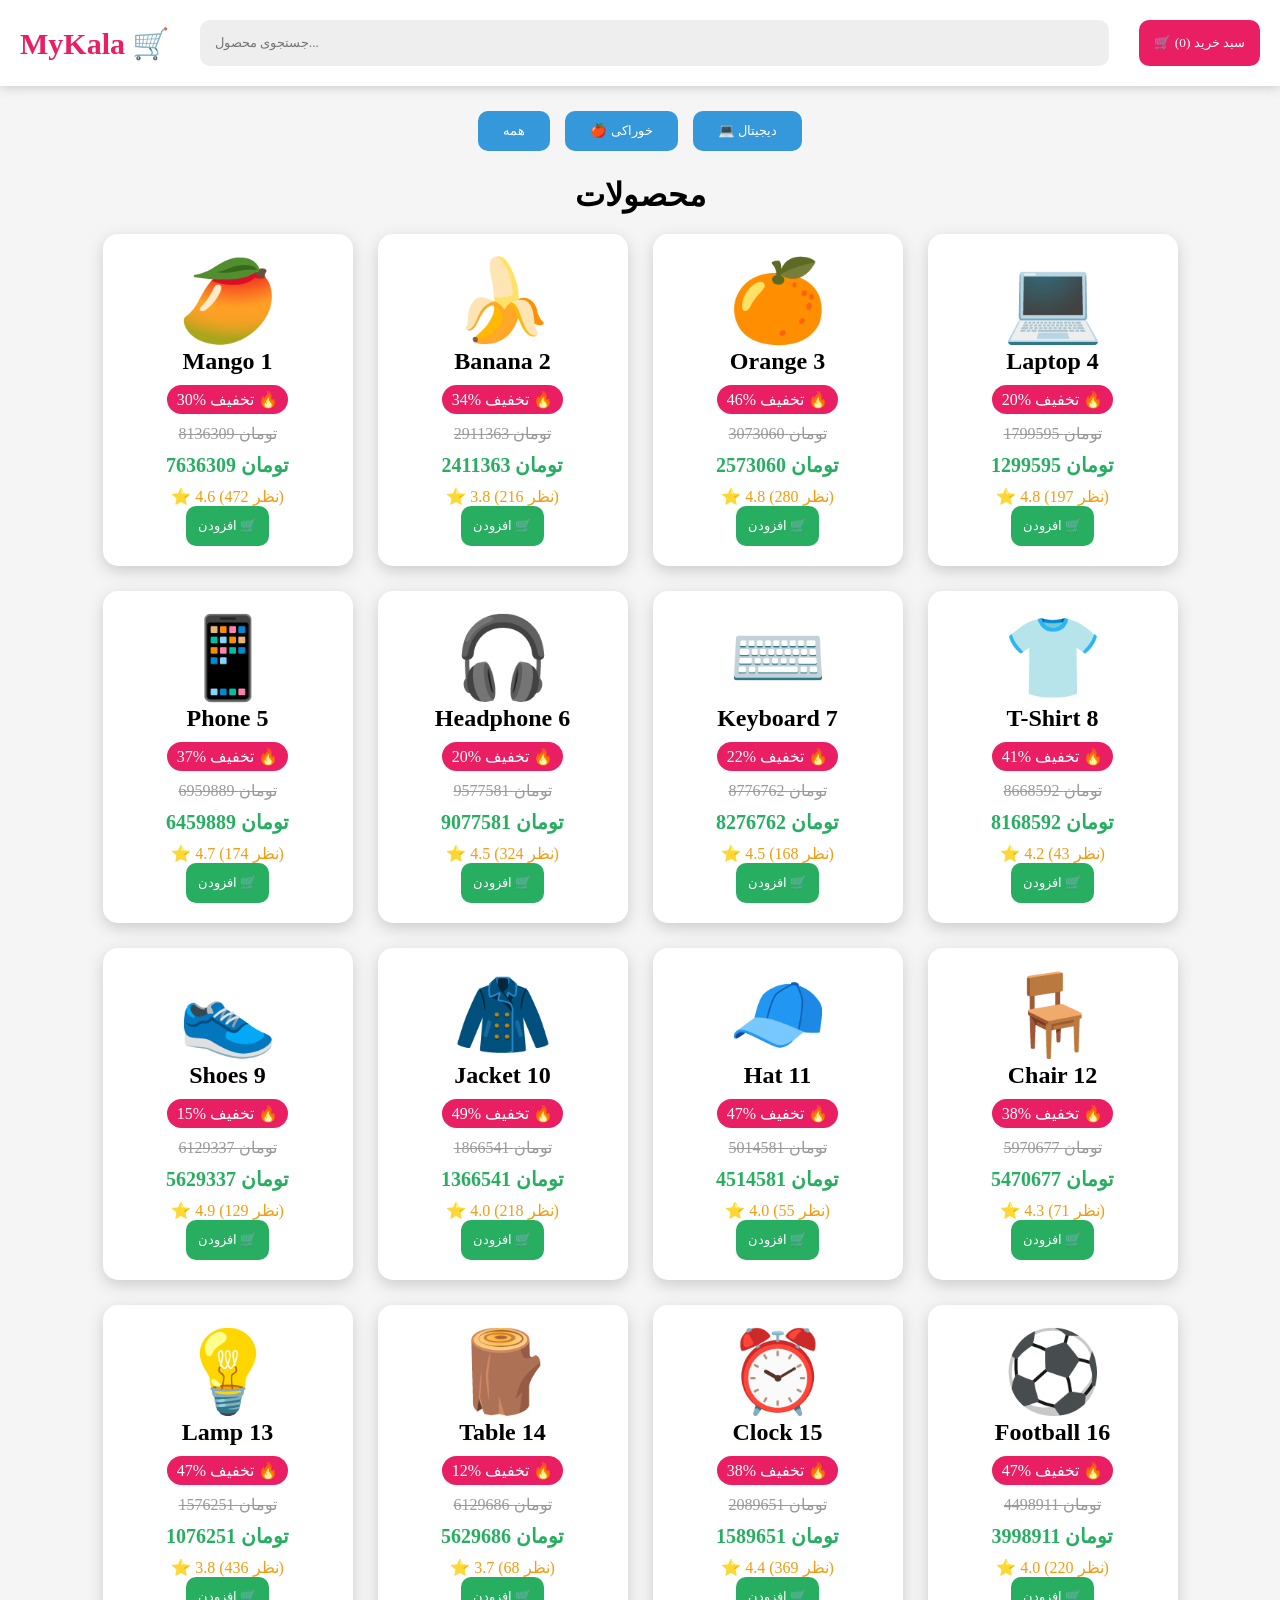
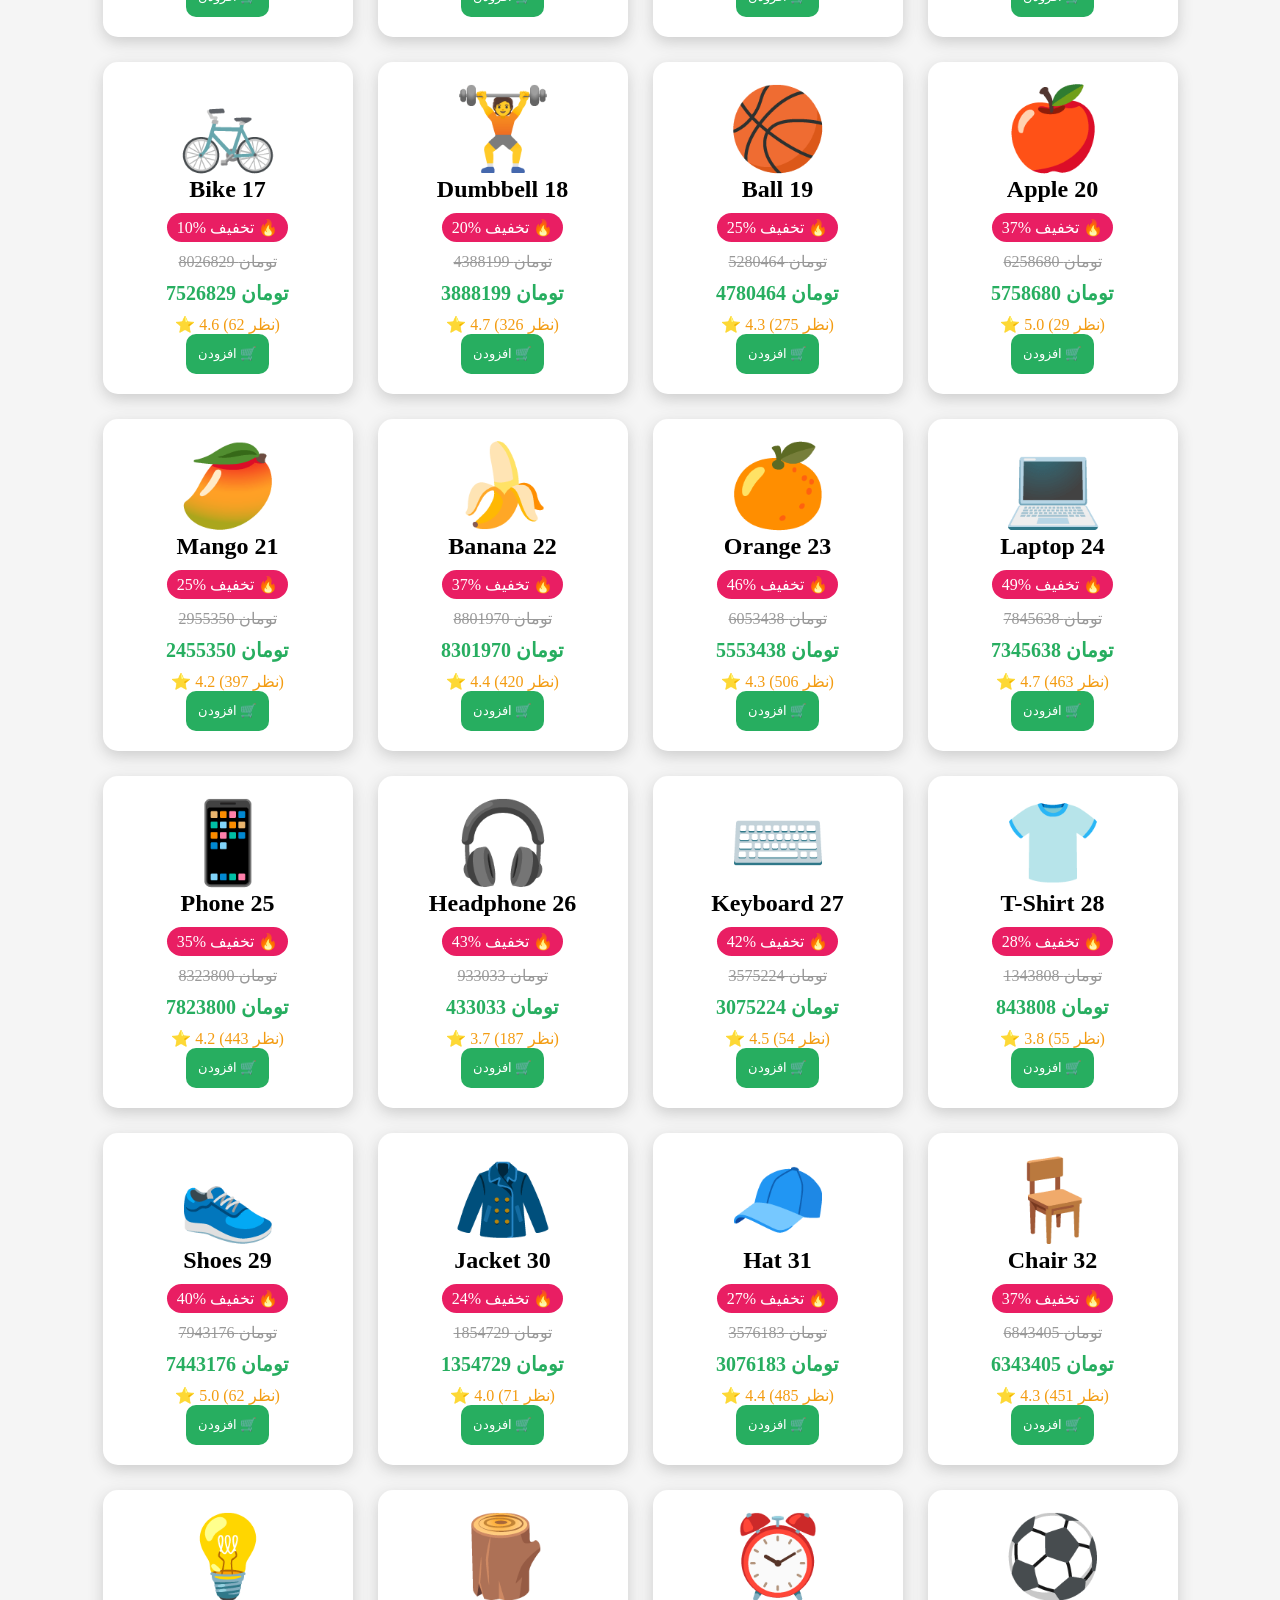
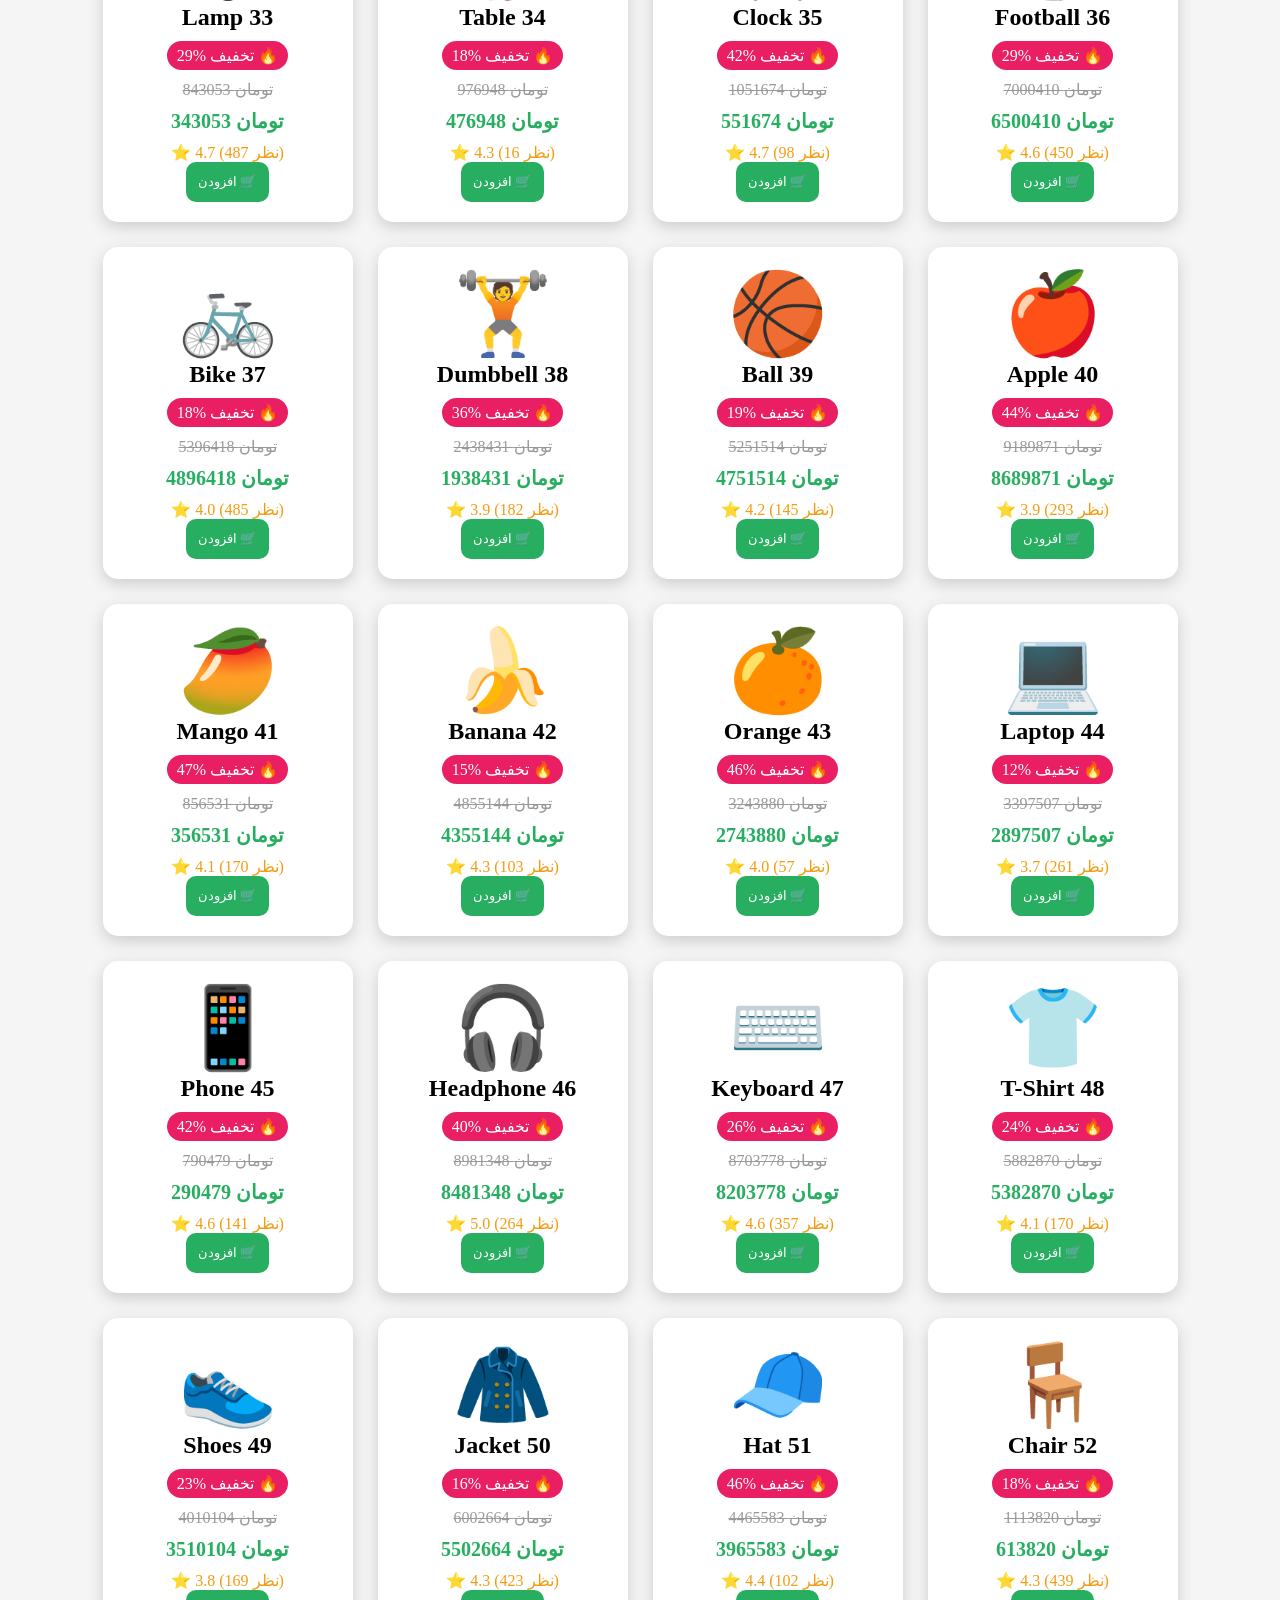
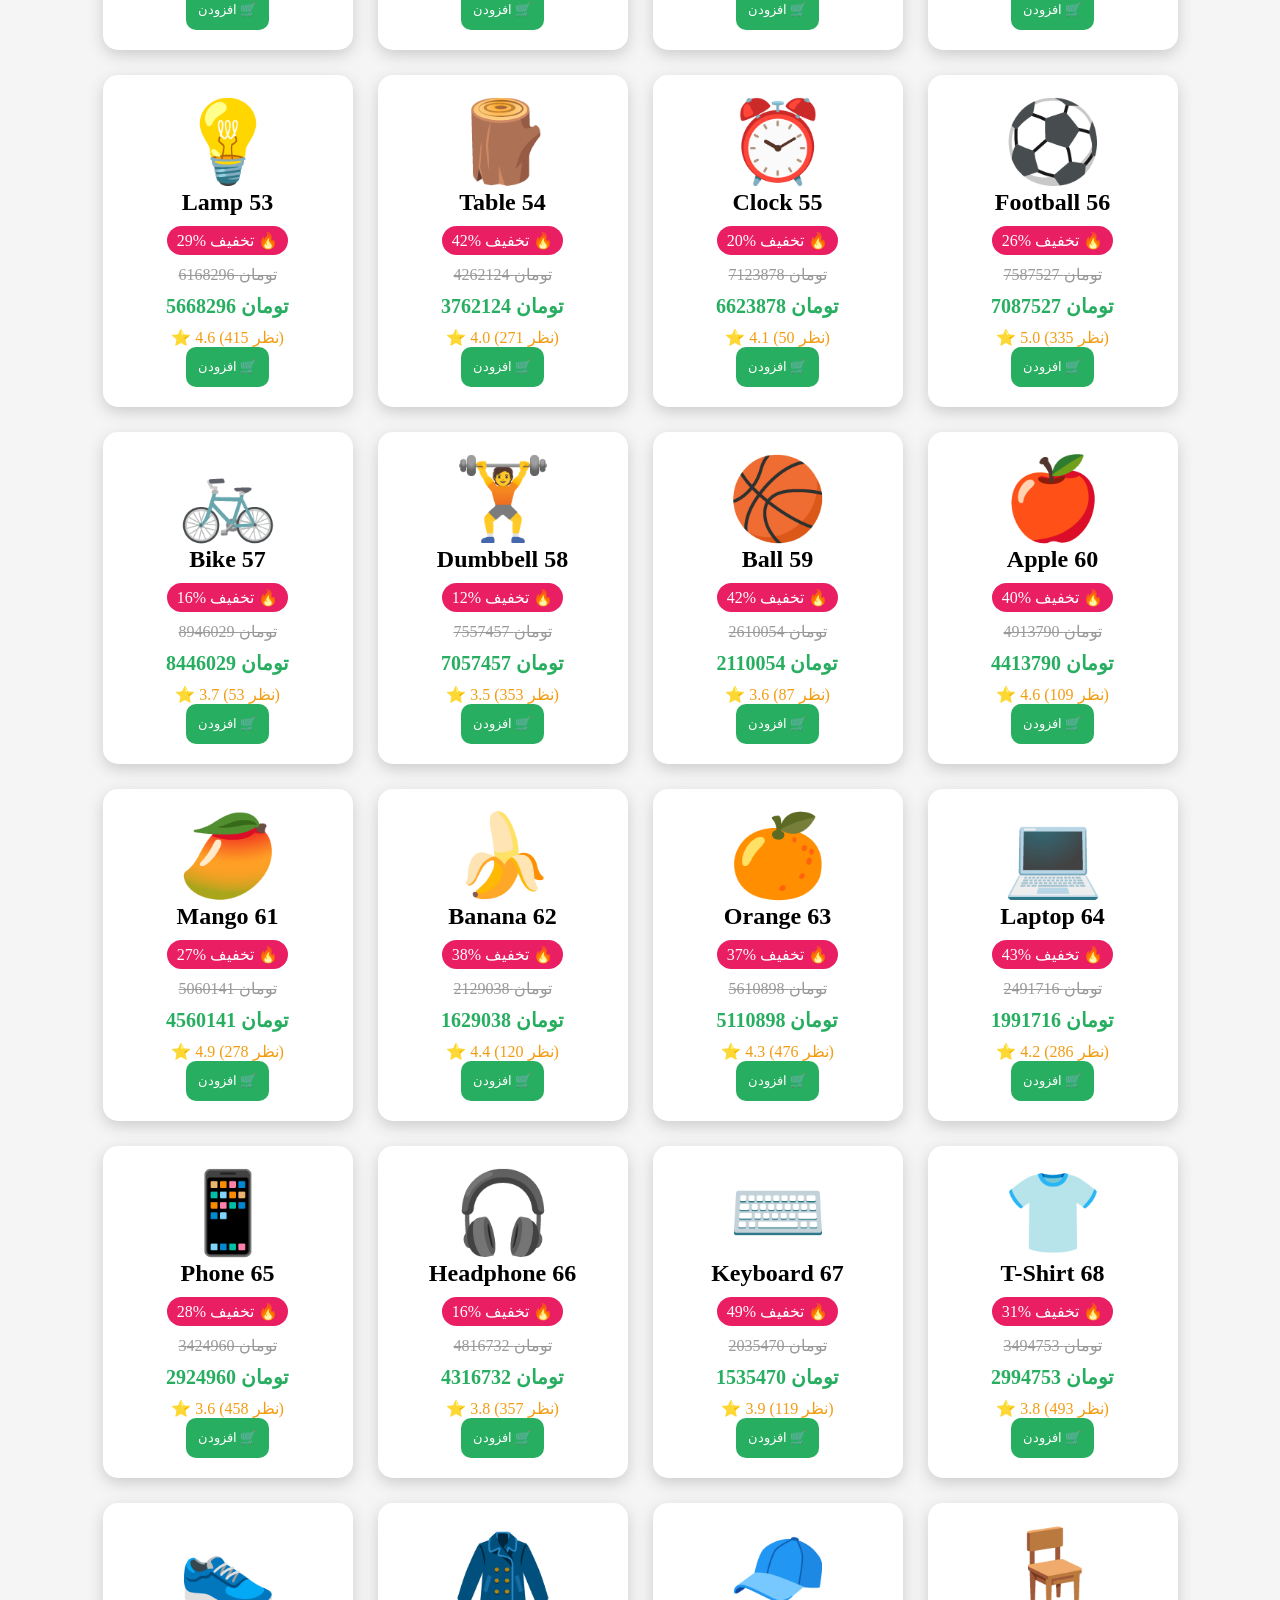
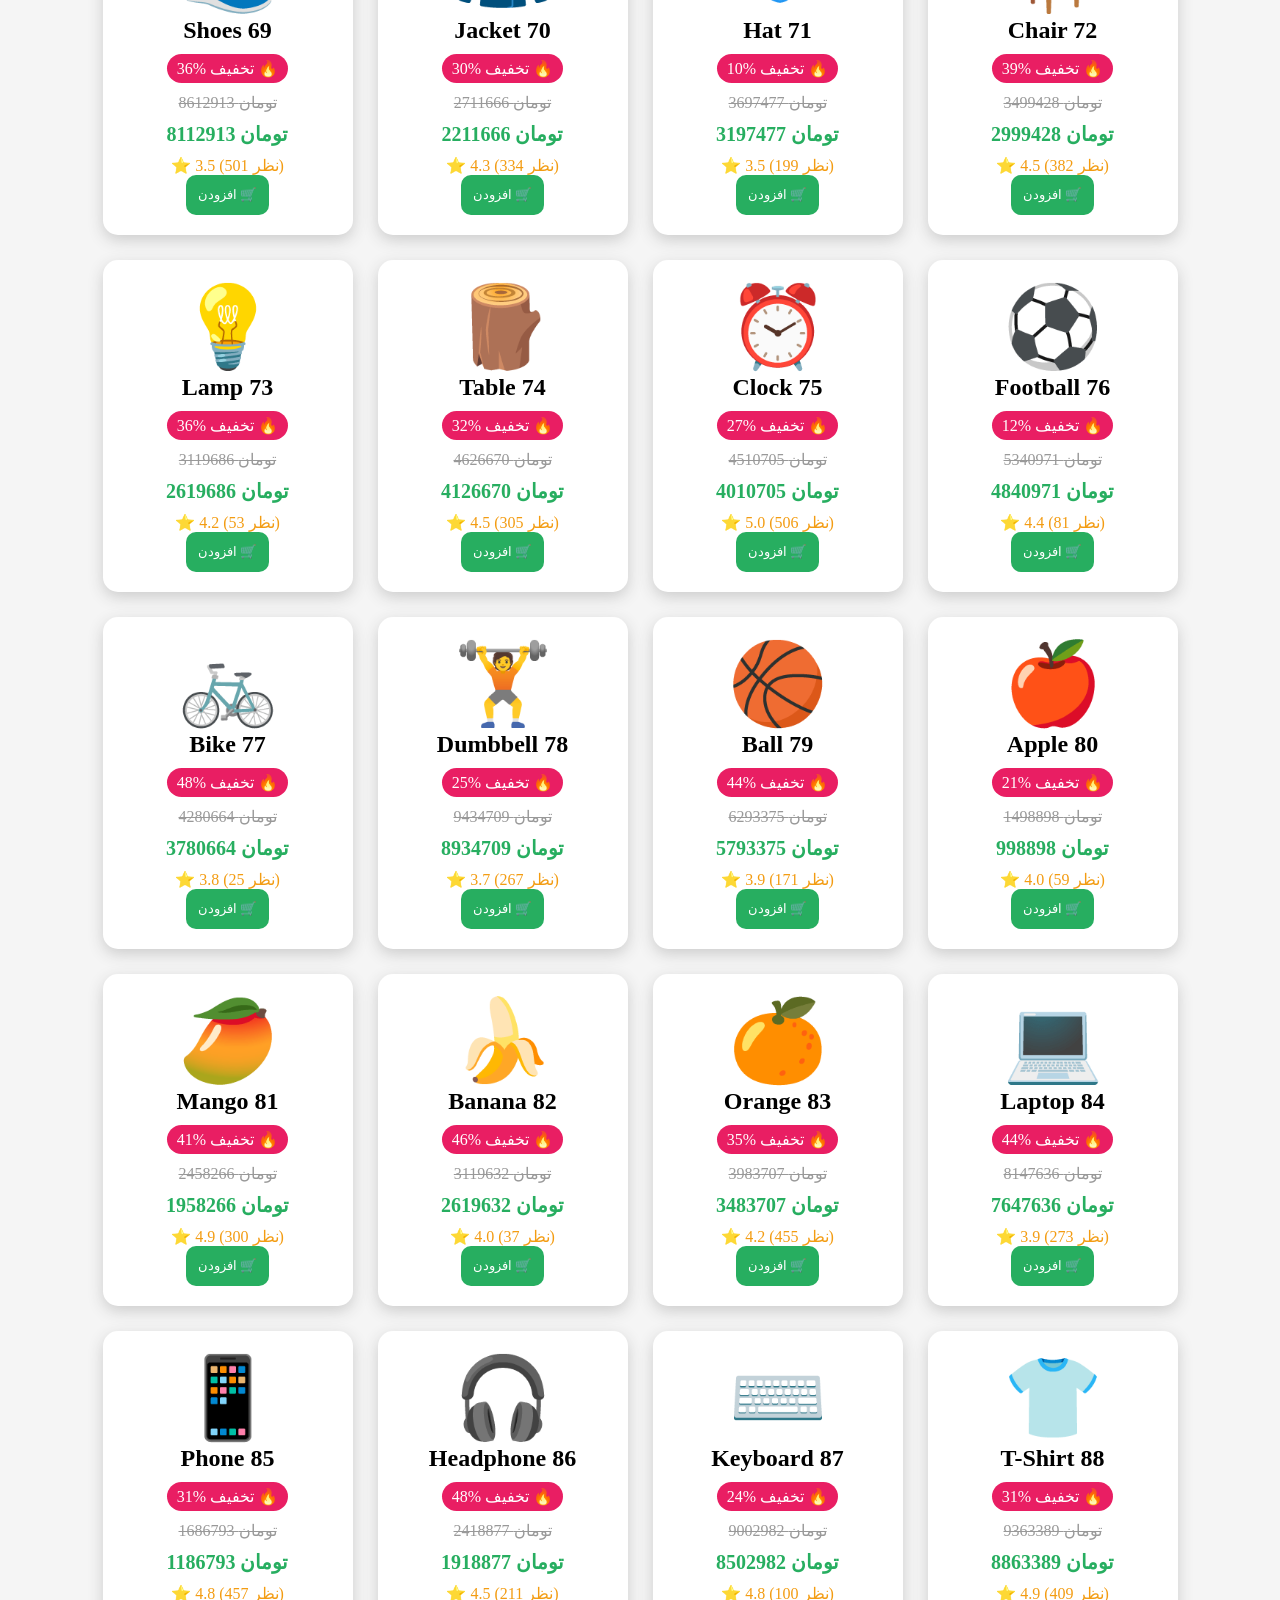
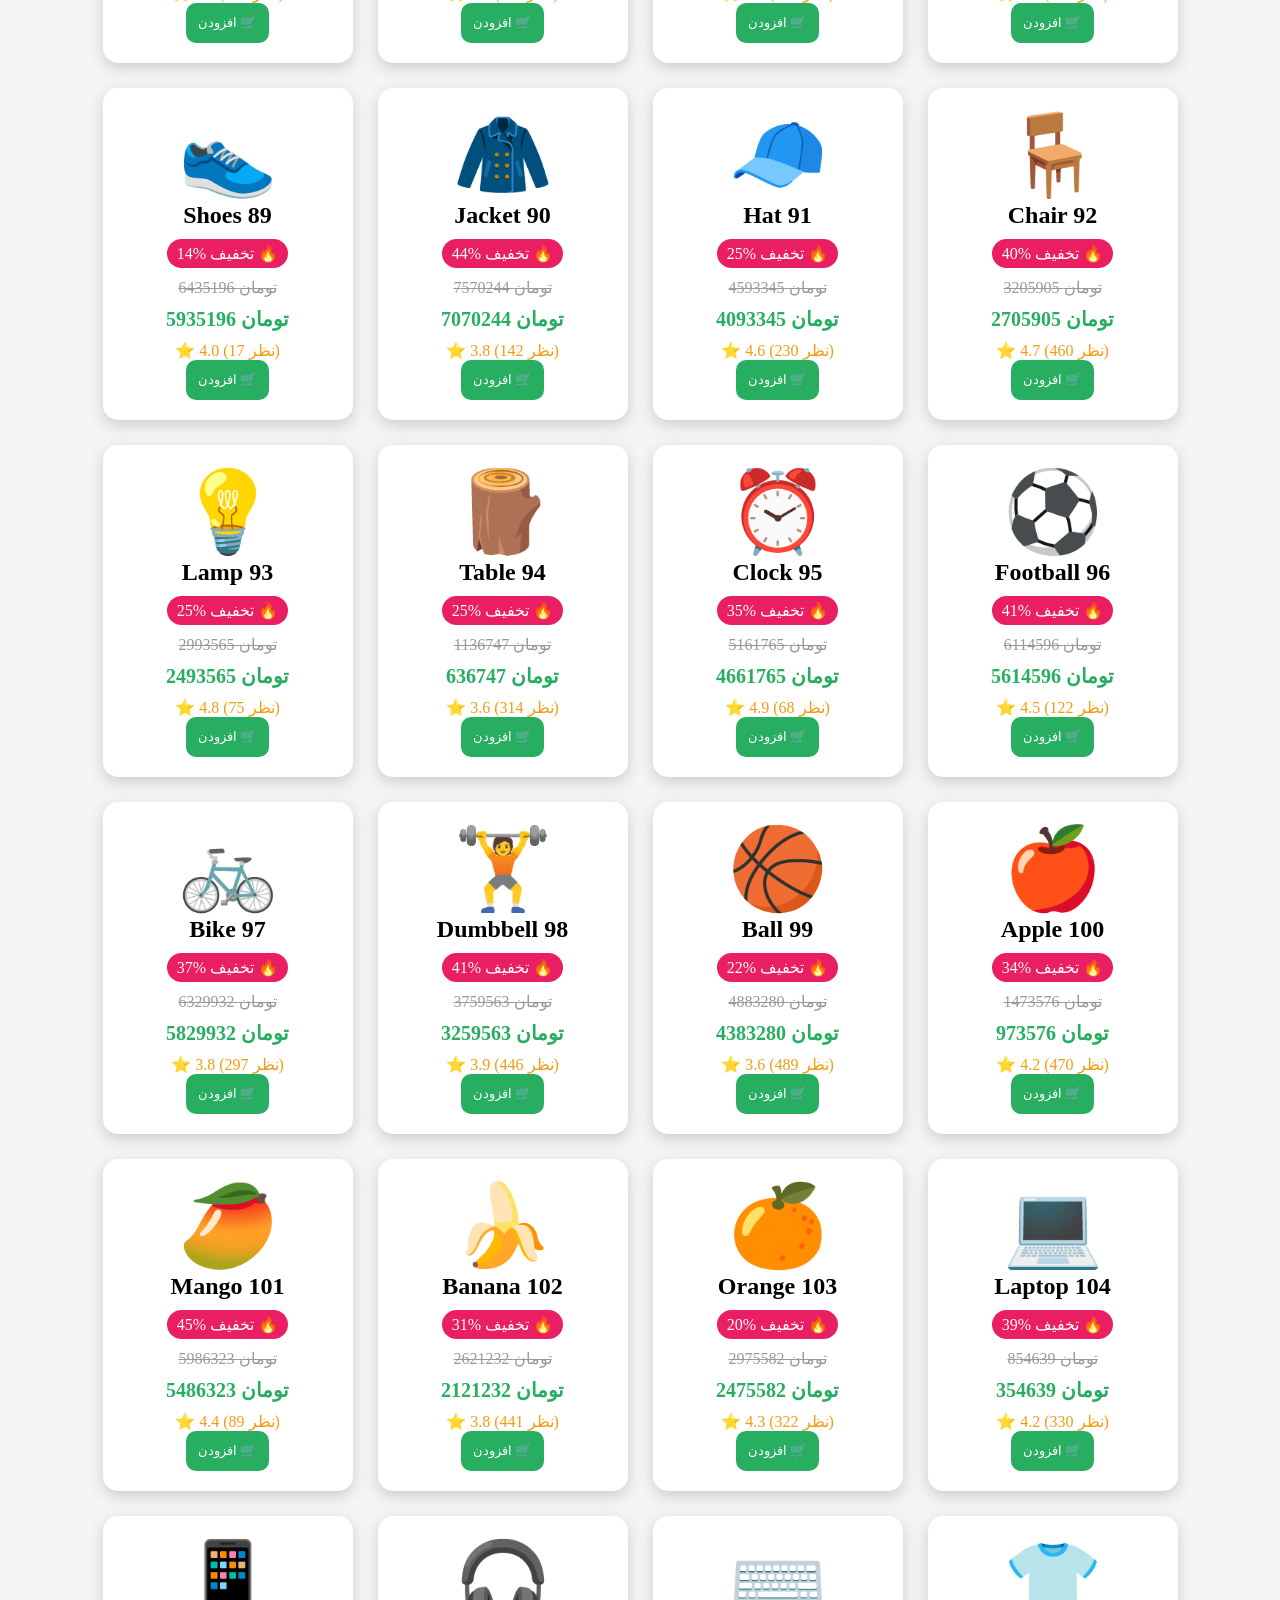
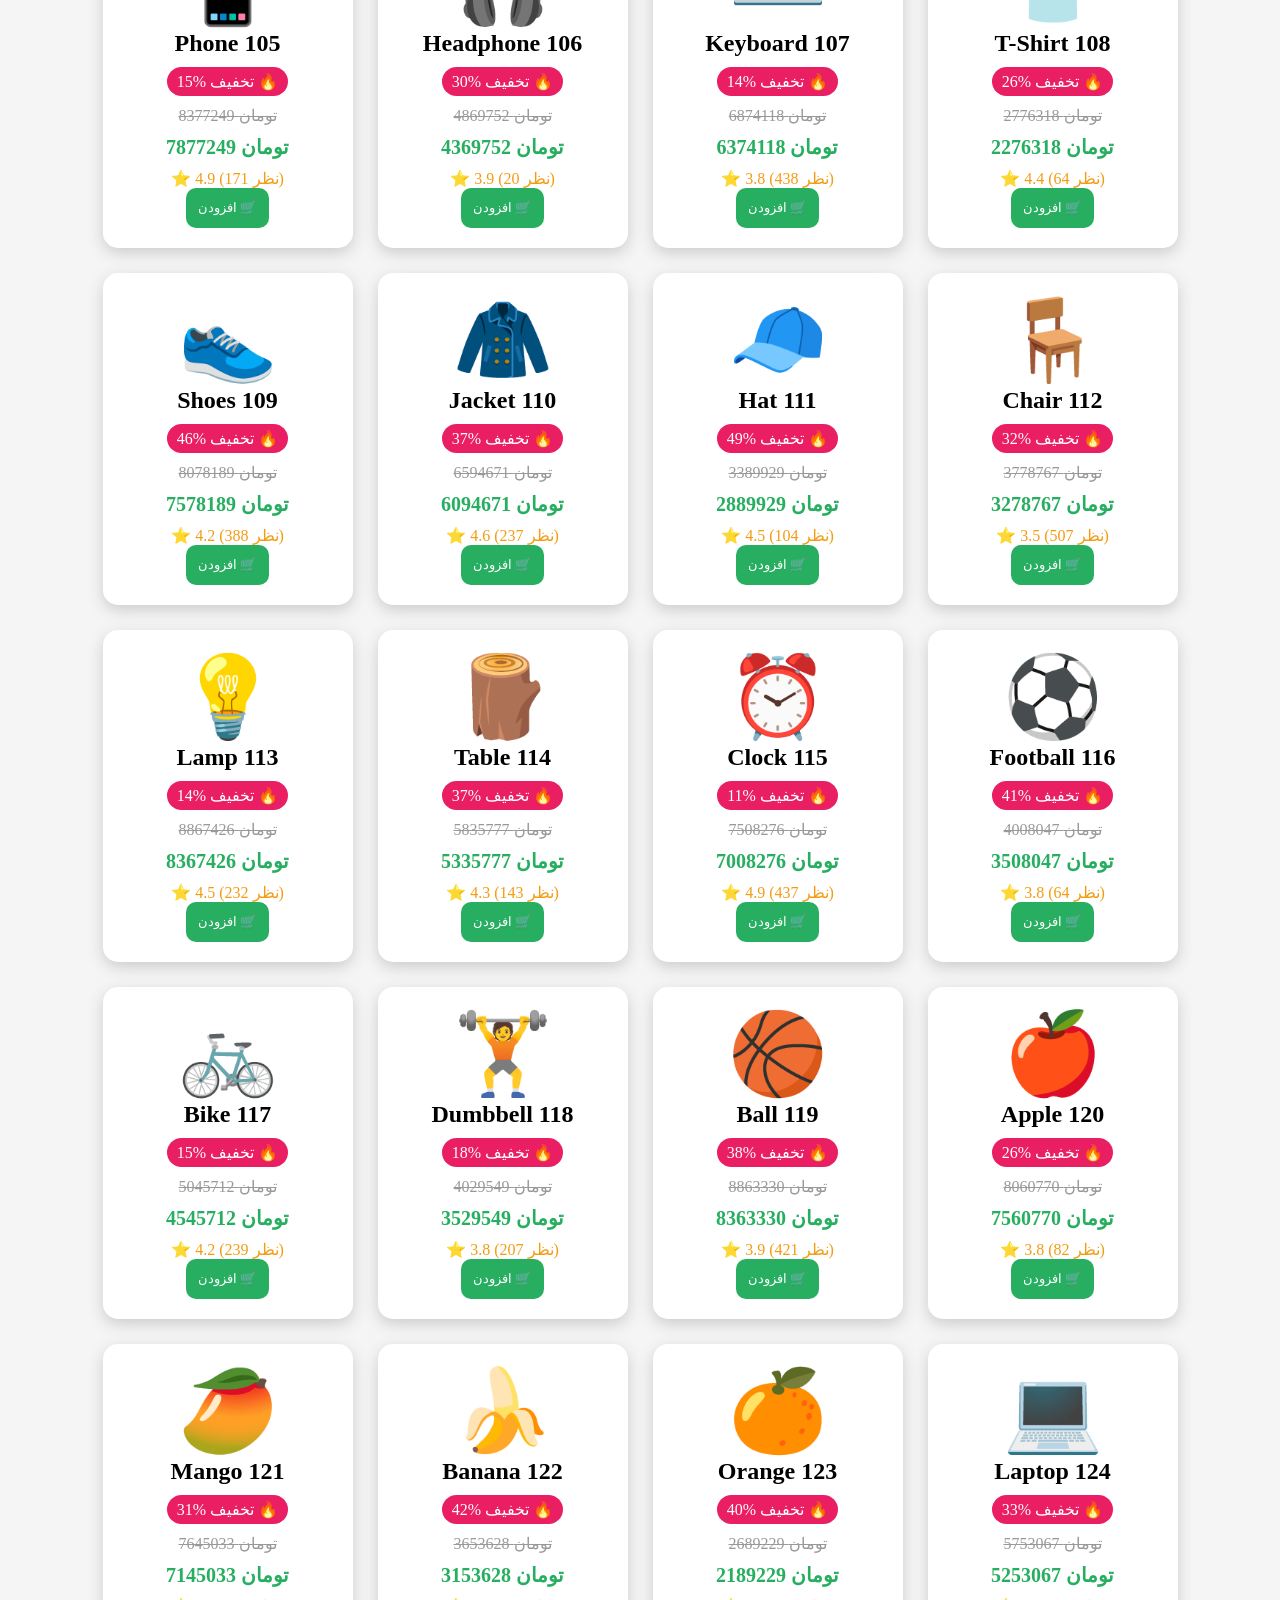
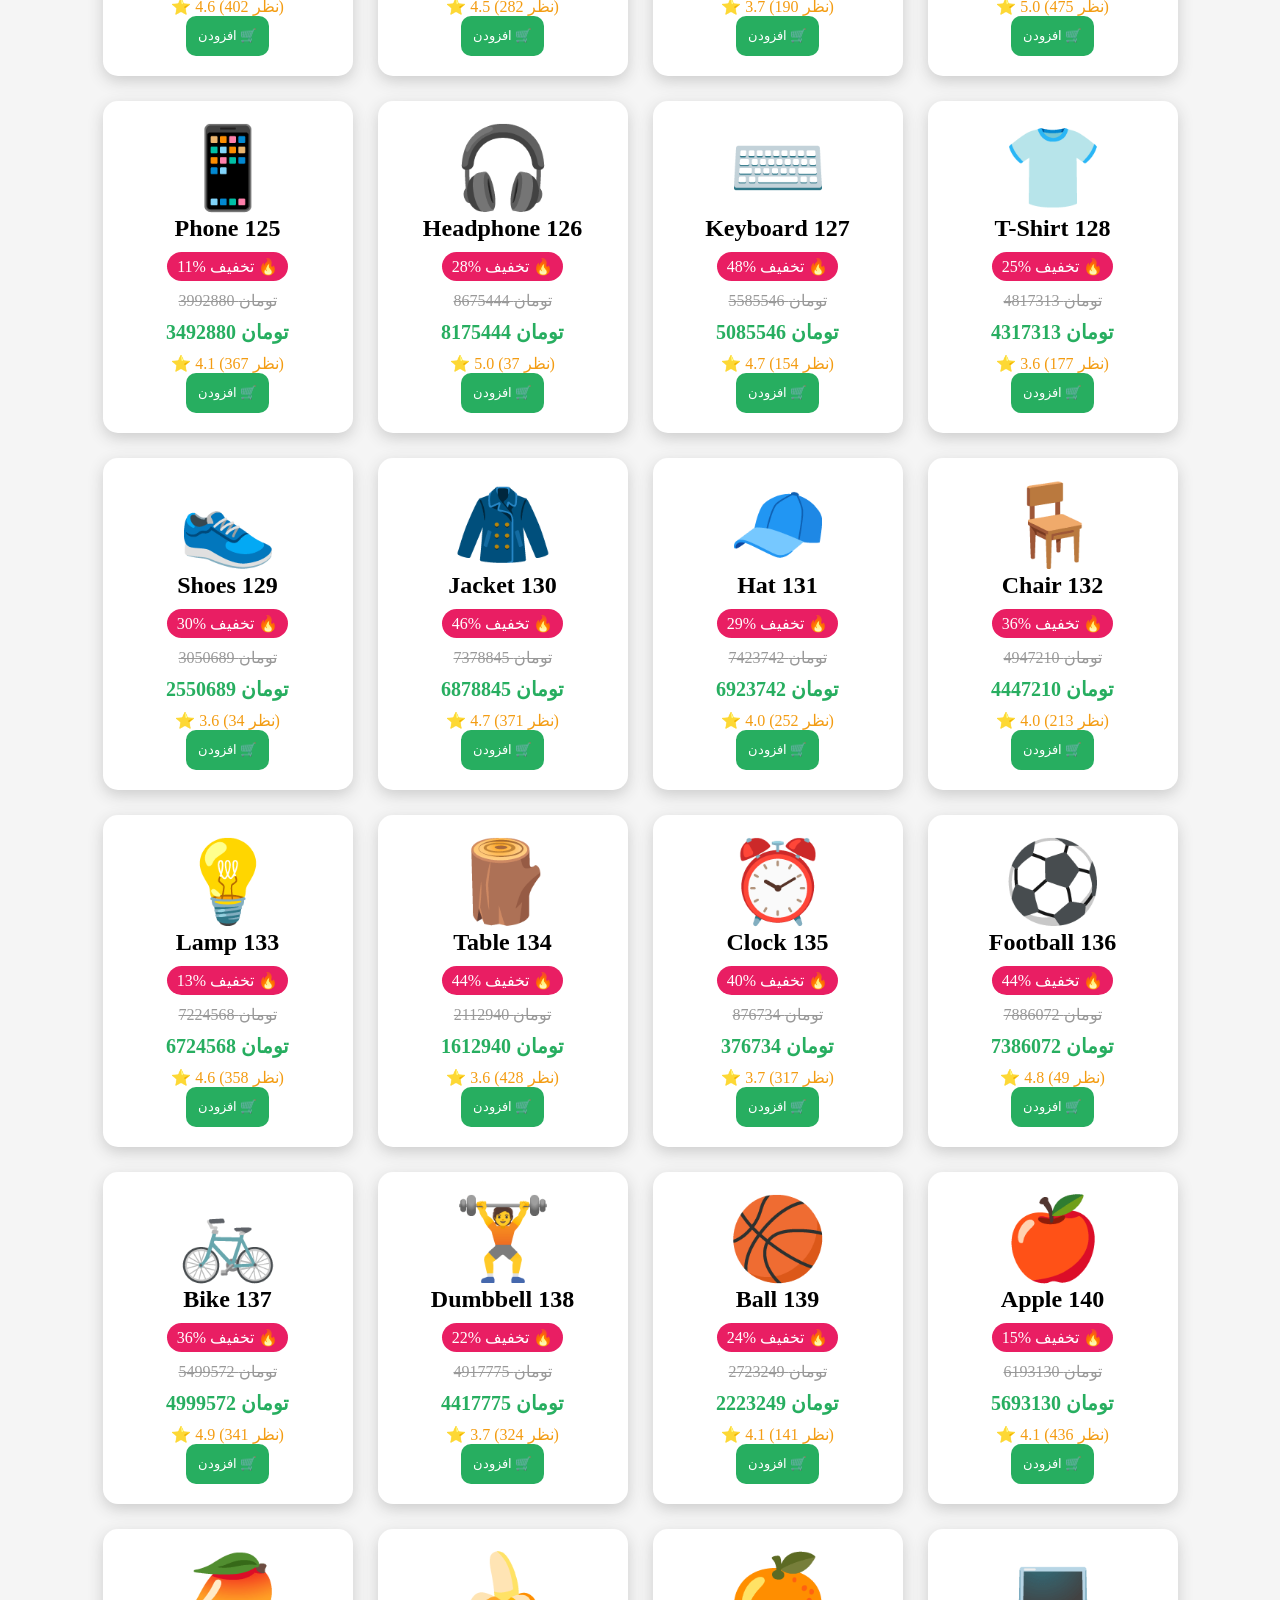
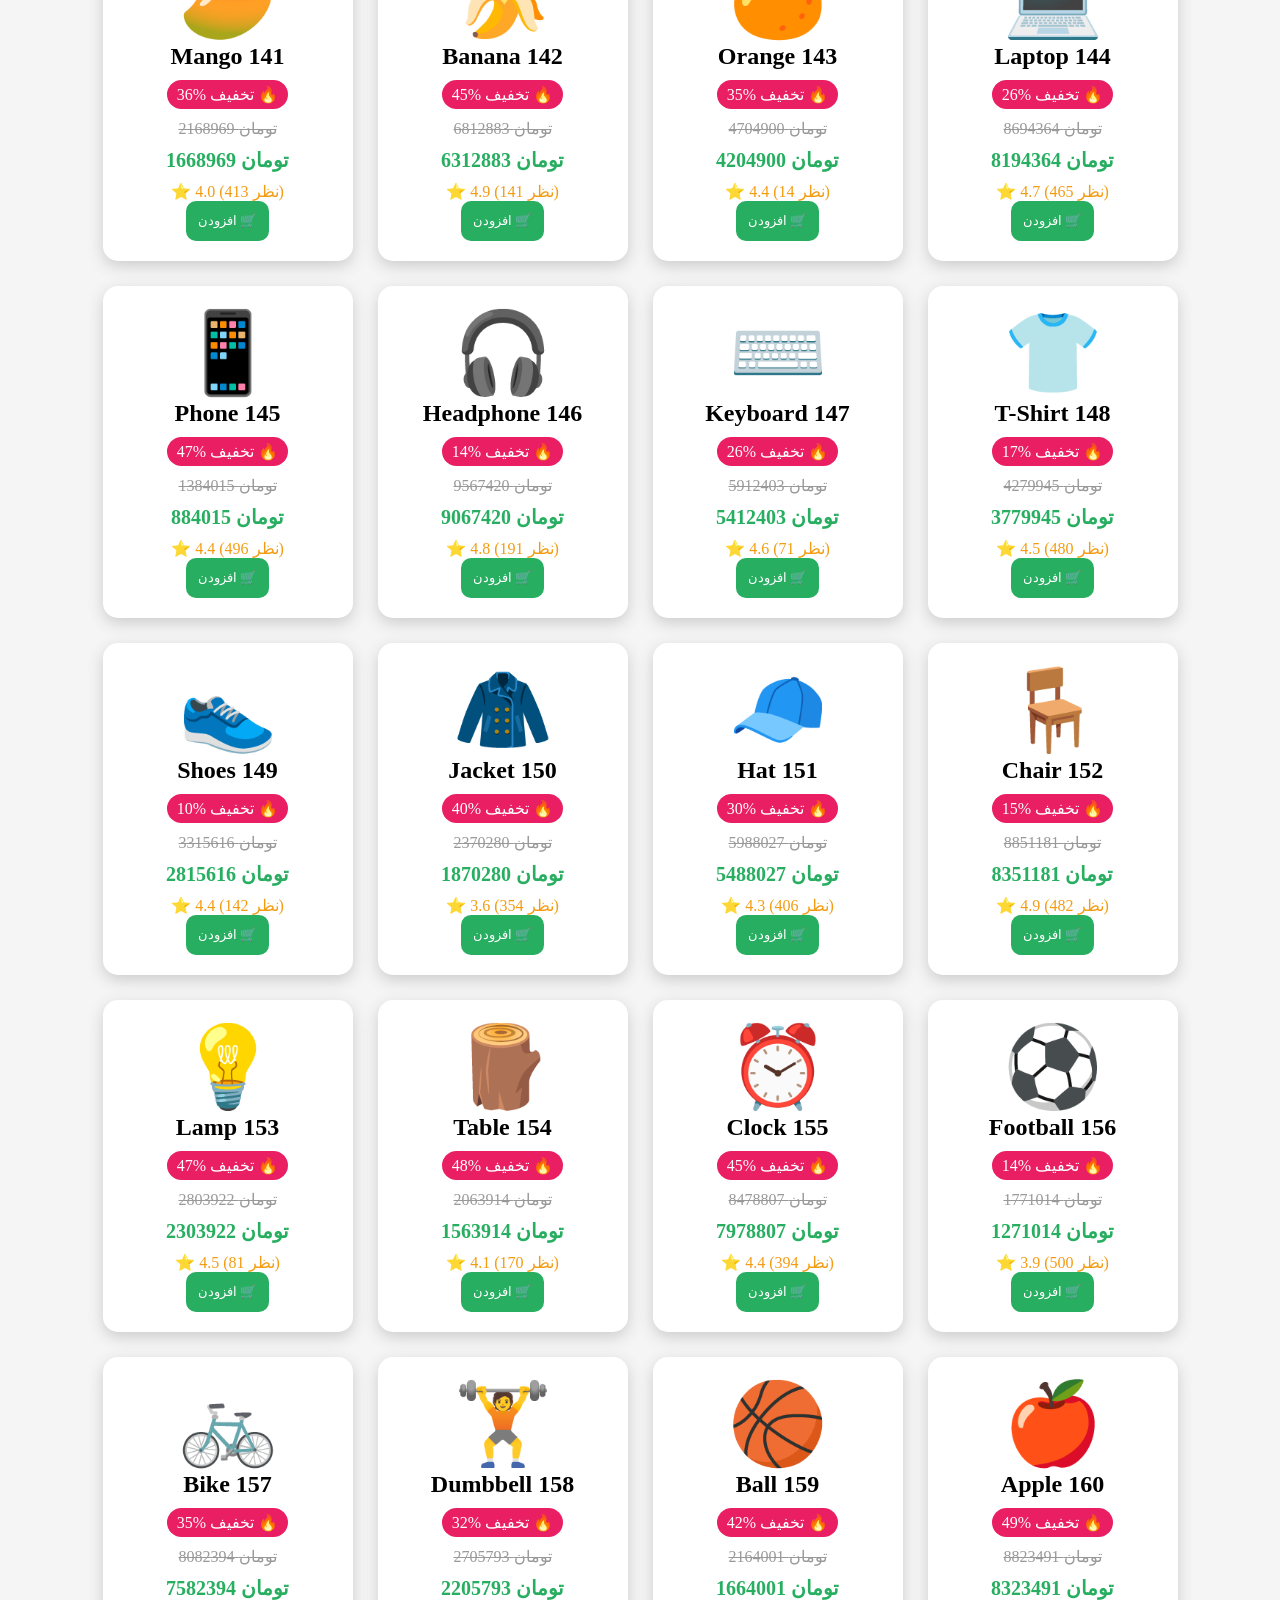
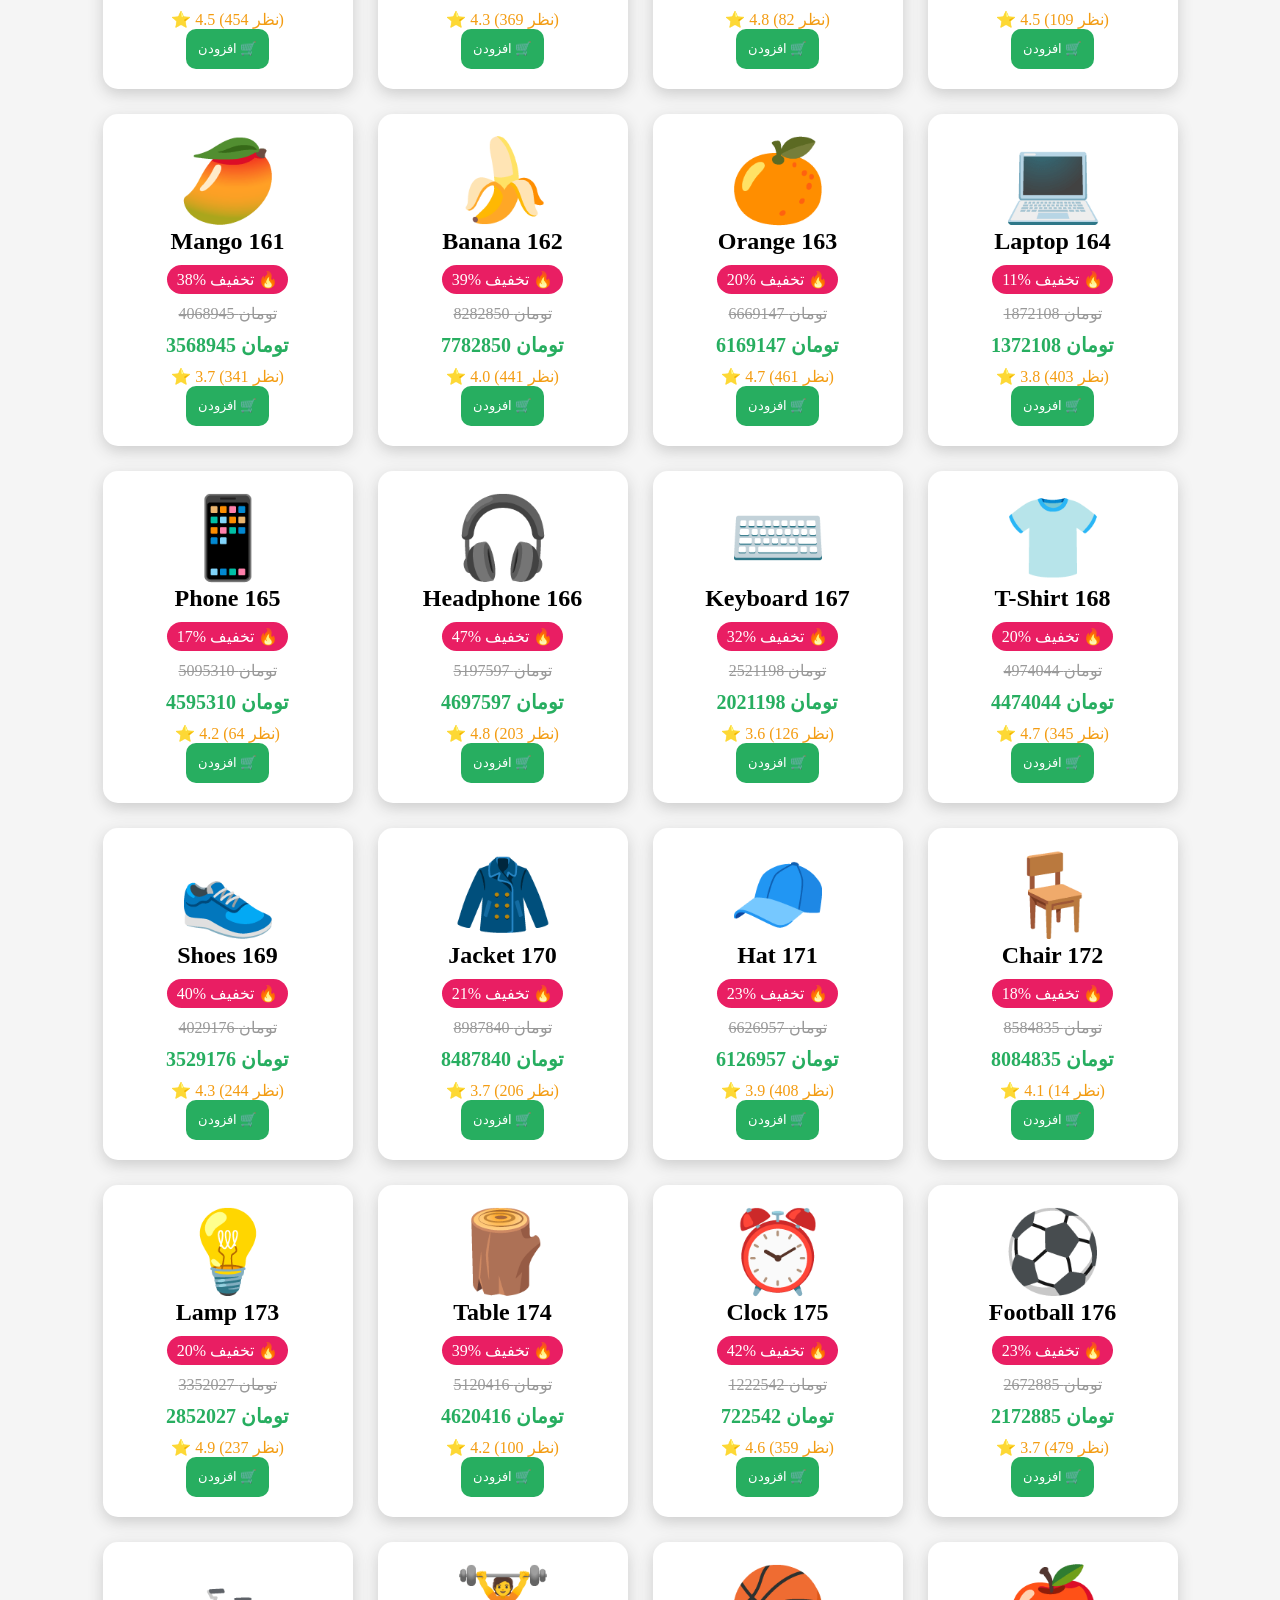
==== index.html @ be6c54ef "Add files via upload" ====
<!DOCTYPE html>
<html lang="fa">

<head>

<meta charset="UTF-8">

<title>MyKala</title>

<link rel="stylesheet" href="style.css">

</head>


<body>


<header>


<div class="logo">
MyKala 🛒
</div>



<div class="search">

<input id="search" placeholder="جستجوی محصول...">

</div>




<button id="cart-btn">

🛒 سبد خرید
(<span id="cart-count">0</span>)

</button>



</header>




<div class="categories">


<button onclick="filterCategory('همه')">
همه
</button>


<button onclick="filterCategory('خوراکی')">
🍎 خوراکی
</button>


<button onclick="filterCategory('دیجیتال')">
💻 دیجیتال
</button>



</div>





<h1 class="title">
محصولات
</h1>




<div id="products" class="products">

</div>






<div id="cart-box" class="cart">


<h2>
سبد خرید 🛒
</h2>


<div id="cart-items">

</div>



<h3>

مجموع:

<span id="total">
0
</span>

تومان

</h3>




<button id="close-cart">

بستن

</button>



</div>





<script src="app.js"></script>


</body>

</html>
---- style.css ----
*{

margin:0;
padding:0;
box-sizing:border-box;
font-family:tahoma;

}



body{

background:#f5f5f5;

}




header{

background:white;

padding:20px;

display:flex;

align-items:center;

gap:30px;

box-shadow:0 2px 10px #ccc;

}



.logo{

font-size:30px;

font-weight:bold;

color:#e91e63;

}




.search{

flex:1;

}


.search input{

width:100%;

padding:15px;

border:none;

background:#eee;

border-radius:10px;

}





#cart-btn{

background:#e91e63;

color:white;

border:none;

padding:15px;

border-radius:10px;

cursor:pointer;

}





.categories{

display:flex;

justify-content:center;

gap:15px;

margin:25px;

}



.categories button{

background:#3498db;

color:white;

border:none;

padding:12px 25px;

border-radius:10px;

cursor:pointer;

}





.title{

text-align:center;

margin:20px;

}





.products{

display:flex;

justify-content:center;

gap:25px;

flex-wrap:wrap;

}





.card{

background:white;

width:250px;

padding:20px;

border-radius:15px;

text-align:center;

box-shadow:0 5px 15px #ccc;

transition:.3s;

cursor:pointer;

}



.card:hover{

transform:translateY(-10px);

}




.discount{

background:#e91e63;

color:white;

display:inline-block;

padding:5px 10px;

border-radius:20px;

margin:10px;

}



.old-price{

color:#999;

text-decoration:line-through;

}



.price{

color:#27ae60;

font-size:20px;

font-weight:bold;

margin:10px;

}



.rating{

color:#f39c12;

}



.card button{

background:#27ae60;

color:white;

border:none;

padding:12px;

border-radius:10px;

cursor:pointer;

}




.cart{

display:none;

position:fixed;

right:20px;

top:100px;

width:350px;

background:white;

padding:20px;

border-radius:15px;

box-shadow:0 10px 30px #555;

}



.cart-item{

padding:10px;

border-bottom:1px solid #ddd;

}



.cart-item button{

margin:5px;

padding:5px;

cursor:pointer;

}
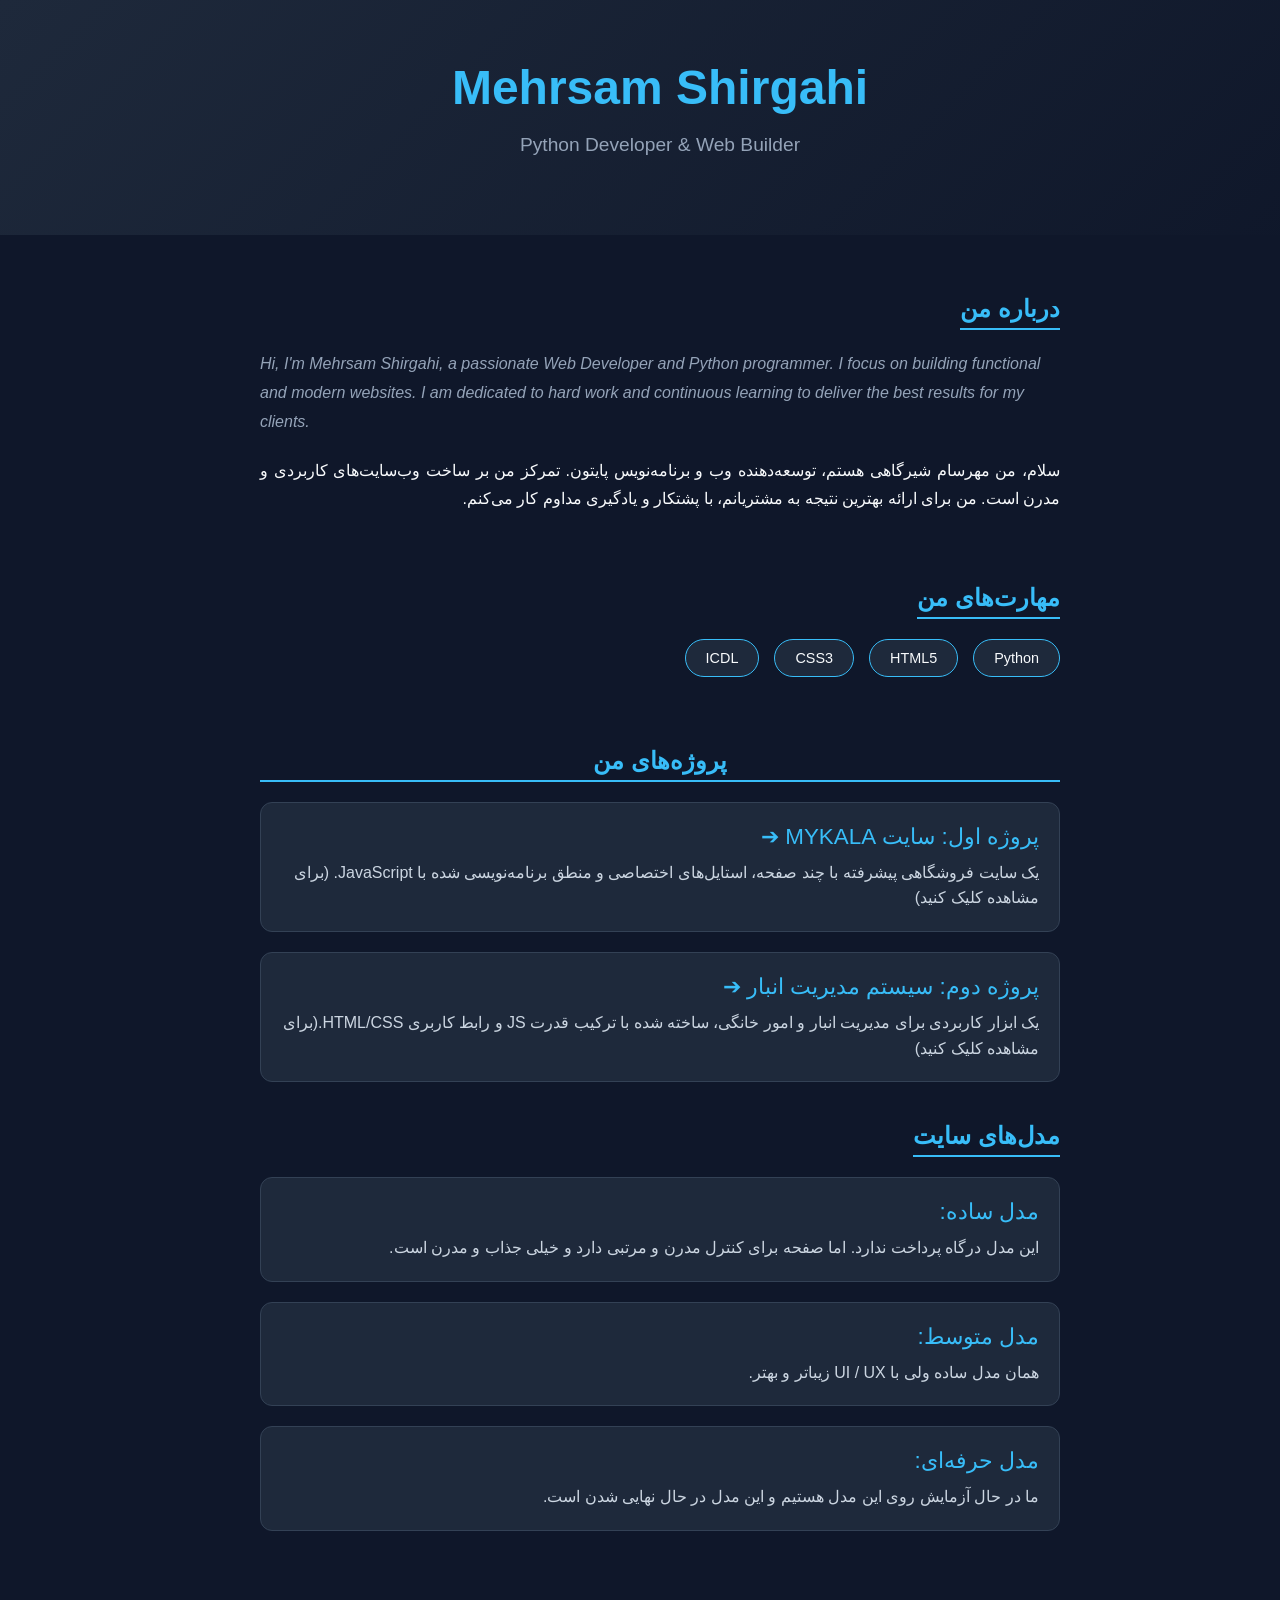
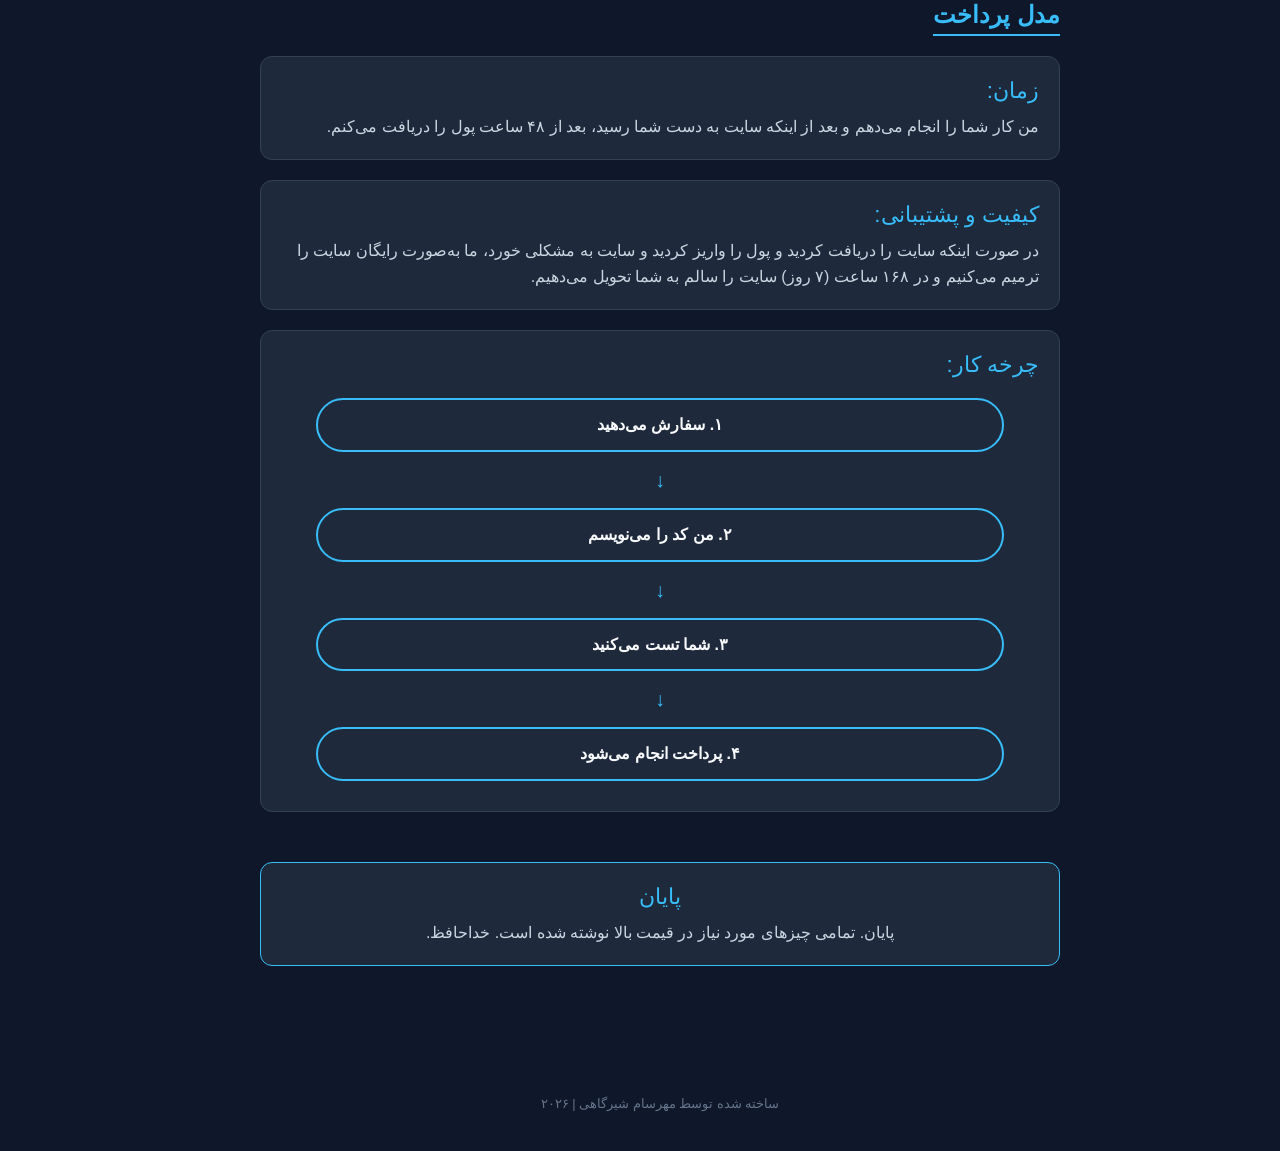
==== commit 245401fa: "Rename code.html to index.html" ====
--- a/index.html
+++ b/index.html
@@ -1,139 +1,282 @@
 <!DOCTYPE html>
-<html lang="fa">
-
+<html lang="fa" dir="rtl">
 <head>
-
-<meta charset="UTF-8">
-
-<title>MyKala</title>
-
-<link rel="stylesheet" href="style.css">
-
+    <meta charset="UTF-8">
+    <meta name="viewport" content="width=device-width, initial-scale=1.0">
+    <title>Mehrsam Shirgahi | Portfolio</title>
+    <style>
+        /* اسکرول نرم برای جابه‌جایی زیبا بین بخش‌ها */
+        html {
+            scroll-behavior: smooth;
+        }
+
+        body {
+            font-family: 'Segoe UI', Tahoma, Geneva, Verdana, sans-serif;
+            background-color: #0f172a;
+            color: #f8fafc;
+            margin: 0;
+            padding: 0;
+            display: flex;
+            flex-direction: column;
+            align-items: center;
+        }
+
+        header {
+            width: 100%;
+            padding: 60px 20px;
+            text-align: center;
+            background: linear-gradient(135deg, #1e293b 0%, #0f172a 100%);
+        }
+
+        h1 {
+            font-size: 3rem;
+            margin: 0;
+            color: #38bdf8;
+            text-transform: capitalize;
+        }
+
+        p.subtitle {
+            font-size: 1.2rem;
+            color: #94a3b8;
+        }
+
+        .container {
+            max-width: 800px;
+            width: 90%;
+            margin: 40px auto;
+        }
+
+        section {
+            margin-bottom: 50px;
+        }
+
+        h2 {
+            border-bottom: 2px solid #38bdf8;
+            display: inline-block;
+            padding-bottom: 5px;
+            color: #38bdf8;
+        }
+
+        /* بخش مهارت‌ها */
+        .skills {
+            display: flex;
+            gap: 15px;
+            flex-wrap: wrap;
+        }
+
+        .skill-badge {
+            background-color: #1e293b;
+            padding: 10px 20px;
+            border-radius: 30px;
+            border: 1px solid #38bdf8;
+            font-size: 0.9rem;
+        }
+
+        /* استایل دکمه‌های دسترسی سریع */
+        .quick-nav {
+            text-align: center;
+            margin-bottom: 30px;
+        }
+
+        .quick-nav a {
+            color: #38bdf8;
+            text-decoration: none;
+            border: 1px solid #38bdf8;
+            padding: 8px 20px;
+            border-radius: 20px;
+            margin: 0 5px;
+            transition: all 0.3s ease;
+            display: inline-block;
+            font-size: 0.9rem;
+        }
+
+        .quick-nav a:hover {
+            background-color: #38bdf8;
+            color: #0f172a;
+        }
+
+        /* بخش کارت‌ها */
+        .project-card {
+            background-color: #1e293b;
+            padding: 20px;
+            border-radius: 12px;
+            margin-bottom: 20px;
+            transition: transform 0.3s ease, border-color 0.3s ease;
+            border: 1px solid #334155;
+        }
+
+        .project-card:hover {
+            transform: translateY(-5px);
+            border-color: #38bdf8;
+        }
+
+        .project-title {
+            font-size: 1.4rem;
+            color: #38bdf8;
+            margin-bottom: 10px;
+        }
+
+        .project-desc {
+            color: #cbd5e1;
+            line-height: 1.6;
+        }
+
+        /* بخش درباره من */
+        .about-text {
+            line-height: 1.8;
+            text-align: justify;
+        }
+
+        .lang-en {
+            direction: ltr;
+            text-align: left;
+            color: #94a3b8;
+            margin-bottom: 20px;
+            display: block;
+            font-style: italic;
+        }
+
+        /* استایل مخصوص نقشه راه (Roadmap) */
+        .roadmap {
+            display: flex;
+            flex-direction: column;
+            align-items: center;
+            gap: 10px;
+            padding: 10px 0;
+        }
+
+        .roadmap-step {
+            background: #1e293b;
+            border: 2px solid #38bdf8;
+            padding: 12px 20px;
+            border-radius: 50px;
+            width: 85%;
+            text-align: center;
+            font-weight: bold;
+            color: #f8fafc;
+        }
+
+        .roadmap-arrow {
+            color: #38bdf8;
+            font-size: 20px;
+            margin: 2px 0;
+        }
+
+        footer {
+            padding: 40px;
+            text-align: center;
+            color: #64748b;
+            font-size: 0.8rem;
+        }
+    </style>
 </head>
-
-
 <body>
 
-
-<header>
-
-
-<div class="logo">
-MyKala 🛒
-</div>
-
-
-
-<div class="search">
-
-<input id="search" placeholder="جستجوی محصول...">
-
-</div>
-
-
-
-
-<button id="cart-btn">
-
-🛒 سبد خرید
-(<span id="cart-count">0</span>)
-
-</button>
-
-
-
-</header>
-
-
-
-
-<div class="categories">
-
-
-<button onclick="filterCategory('همه')">
-همه
-</button>
-
-
-<button onclick="filterCategory('خوراکی')">
-🍎 خوراکی
-</button>
-
-
-<button onclick="filterCategory('دیجیتال')">
-💻 دیجیتال
-</button>
-
-
-
-</div>
-
-
-
-
-
-<h1 class="title">
-محصولات
-</h1>
-
-
-
-
-<div id="products" class="products">
-
-</div>
-
-
-
-
-
-
-<div id="cart-box" class="cart">
-
-
-<h2>
-سبد خرید 🛒
-</h2>
-
-
-<div id="cart-items">
-
-</div>
-
-
-
-<h3>
-
-مجموع:
-
-<span id="total">
-0
-</span>
-
-تومان
-
-</h3>
-
-
-
-
-<button id="close-cart">
-
-بستن
-
-</button>
-
-
-
-</div>
-
-
-
-
-
-<script src="app.js"></script>
-
+    <header>
+        <h1>Mehrsam Shirgahi</h1>
+        <p class="subtitle">Python Developer & Web Builder</p>
+    </header>
+
+    <div class="container">
+
+        <!-- بخش درباره من -->
+        <section id="about">
+            <h2>درباره من</h2>
+            <div class="about-text">
+                <span class="lang-en">
+                    Hi, I'm Mehrsam Shirgahi, a passionate Web Developer and Python programmer. I focus on building functional and modern websites. I am dedicated to hard work and continuous learning to deliver the best results for my clients.
+                </span>
+                <p>سلام، من مهرسام شیرگاهی هستم، توسعه‌دهنده وب و برنامه‌نویس پایتون. تمرکز من بر ساخت وب‌سایت‌های کاربردی و مدرن است. من برای ارائه بهترین نتیجه به مشتریانم، با پشتکار و یادگیری مداوم کار می‌کنم.</p>
+            </div>
+        </section>
+
+        <!-- بخش مهارت‌ها -->
+        <section id="skills">
+            <h2>مهارت‌های من</h2>
+            <div class="skills">
+                <span class="skill-badge">Python</span>
+                <span class="skill-badge">HTML5</span>
+                <span class="skill-badge">CSS3</span>
+                <span class="skill-badge">ICDL</span>
+            </div>
+        </section>
+
+
+        <section id="projects">
+            <h2 style="text-align: center; width: 100%;">پروژه‌های من</h2>
+
+            <!-- لینک به پروژه مای‌کالا در تب جدید -->
+            <!-- target="_blank" باعث باز شدن در تب جدید می‌شود -->
+            <a href="mykala_project/index.html" target="_blank" style="text-decoration: none; color: inherit; display: block;">
+                <div class="project-card" id="project1">
+                    <div class="project-title">پروژه اول: سایت MYKALA ➔</div>
+                    <div class="project-desc">یک سایت فروشگاهی پیشرفته با چند صفحه، استایل‌های اختصاصی و منطق برنامه‌نویسی شده با JavaScript. (برای مشاهده کلیک کنید)</div>
+                </div>
+            </a>
+
+            <!-- پروژه دوم -->
+            <a href="factory_project/index2.html" target="_blank" style="text-decoration: none; color: inherit; display: block;">
+                <div class="project-card" id="project">
+                    <div class="project-title">پروژه دوم: سیستم مدیریت انبار ➔</div>
+                    <div class="project-desc">یک ابزار کاربردی برای مدیریت انبار و امور خانگی، ساخته شده با ترکیب قدرت JS و رابط کاربری HTML/CSS.(برای مشاهده کلیک کنید)</div>
+                </div>
+            </a>
+
+        <!-- بخش مدل‌های سایت -->
+        <section id="website-mode">
+            <h2>مدل‌های سایت</h2>
+            <div class="project-card">
+                <div class="project-title">مدل ساده:</div>
+                <div class="project-desc">این مدل درگاه پرداخت ندارد. اما صفحه برای کنترل مدرن و مرتبی دارد و خیلی جذاب و مدرن است.</div>
+            </div>
+            <div class="project-card">
+                <div class="project-title">مدل متوسط:</div>
+                <div class="project-desc">همان مدل ساده ولی با UI / UX زیباتر و بهتر.</div>
+            </div>
+            <div class="project-card">
+                <div class="project-title">مدل حرفه‌ای:</div>
+                <div class="project-desc">ما در حال آزمایش روی این مدل هستیم و این مدل در حال نهایی شدن است.</div>
+            </div>
+        </section>
+
+        <!-- بخش مدل پرداخت -->
+        <section id="payment-mode">
+            <h2>مدل پرداخت</h2>
+            <div class="project-card">
+                <div class="project-title">زمان:</div>
+                <div class="project-desc">من کار شما را انجام می‌دهم و بعد از اینکه سایت به دست شما رسید، بعد از ۴۸ ساعت پول را دریافت می‌کنم.</div>
+            </div>
+            <div class="project-card">
+                <div class="project-title">کیفیت و پشتیبانی:</div>
+                <div class="project-desc">در صورت اینکه سایت را دریافت کردید و پول را واریز کردید و سایت به مشکلی خورد، ما به‌صورت رایگان سایت را ترمیم می‌کنیم و در ۱۶۸ ساعت (۷ روز) سایت را سالم به شما تحویل می‌دهیم.</div>
+            </div>
+            <div class="project-card">
+                <div class="project-title">چرخه کار:</div>
+                <div class="project-desc">
+                    <div class="roadmap">
+                        <div class="roadmap-step">۱. سفارش می‌دهید</div>
+                        <div class="roadmap-arrow">↓</div>
+                        <div class="roadmap-step">۲. من کد را می‌نویسم</div>
+                        <div class="roadmap-arrow">↓</div>
+                        <div class="roadmap-step">۳. شما تست می‌کنید</div>
+                        <div class="roadmap-arrow">↓</div>
+                        <div class="roadmap-step">۴. پرداخت انجام می‌شود</div>
+                    </div>
+                </div>
+            </div>
+        </section>
+
+        <!-- بخش پایان -->
+        <div class="project-card" style="border-color: #38bdf8; text-align: center;">
+            <div class="project-title">پایان</div>
+            <div class="project-desc">پایان. تمامی چیزهای مورد نیاز در قیمت بالا نوشته شده است. خداحافظ.</div>
+        </div>
+
+    </div> <!-- پایان کانتینر -->
+
+    <footer>
+        ساخته شده توسط مهرسام شیرگاهی | ۲۰۲۶
+    </footer>
 
 </body>
-
-</html>+</html>
